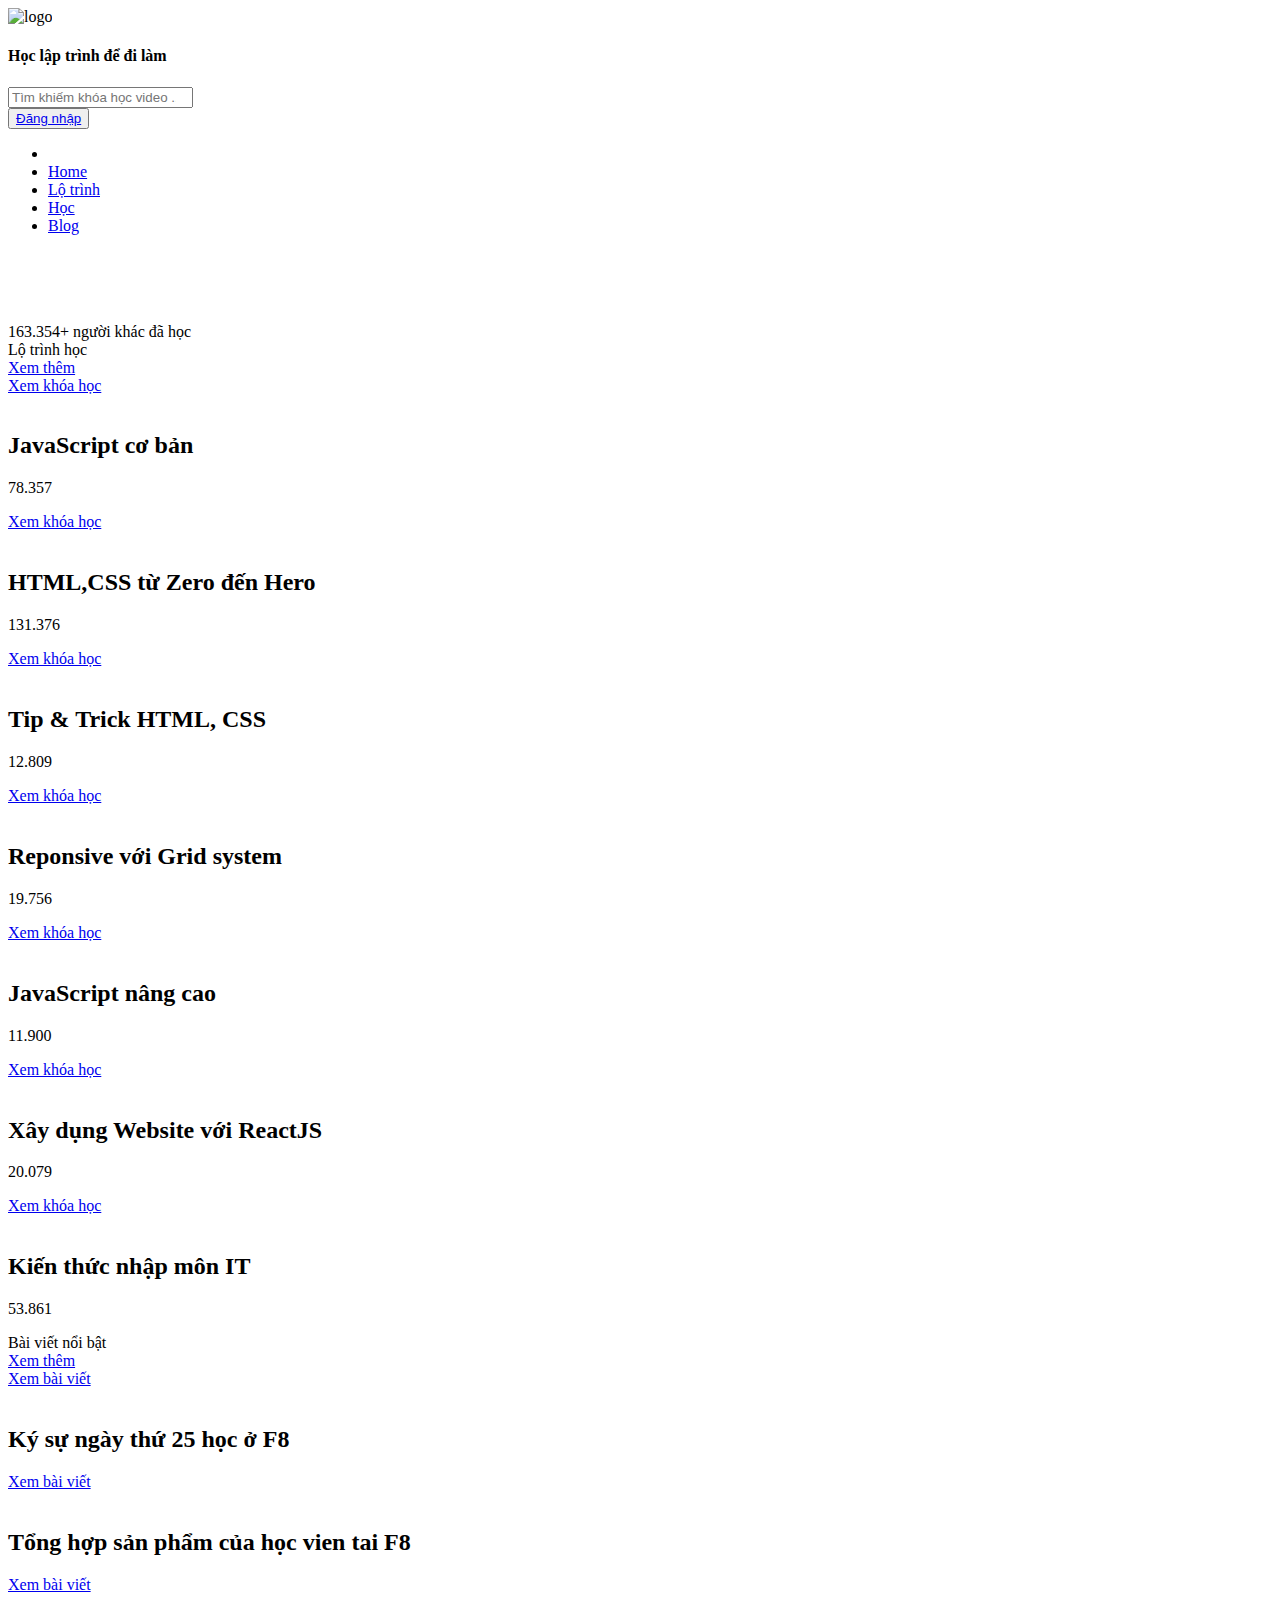
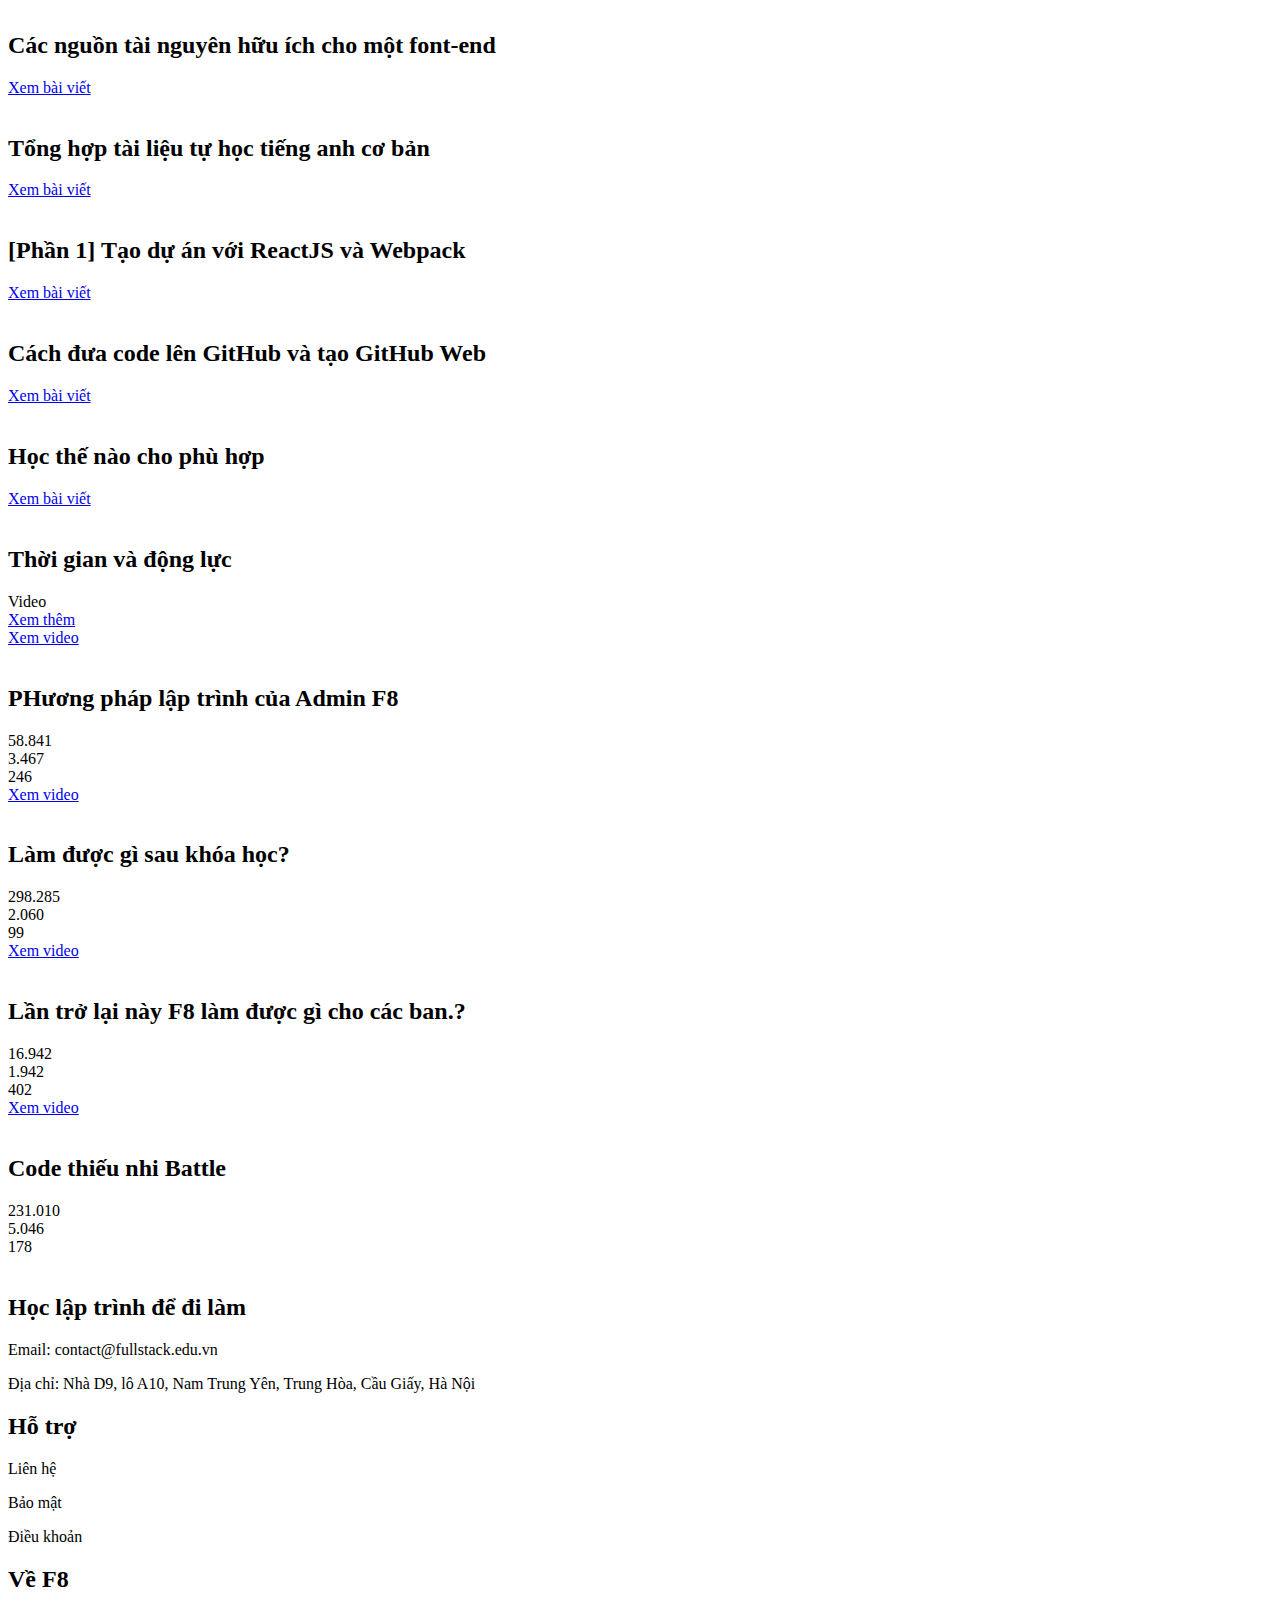
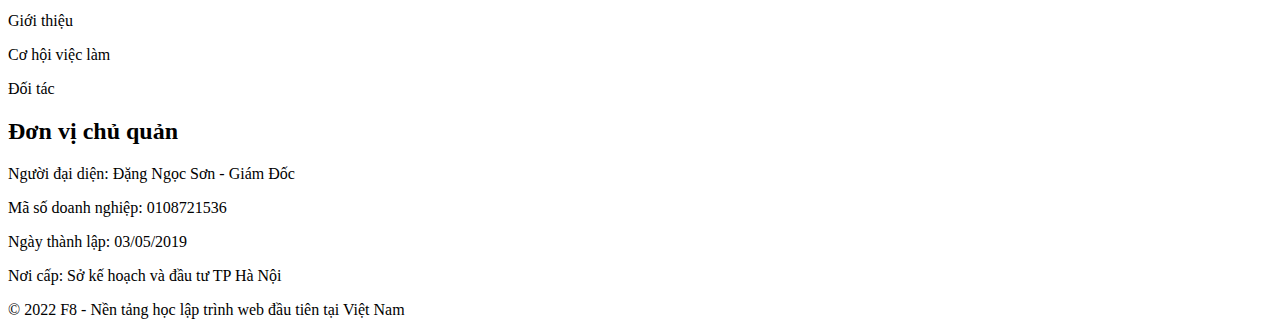
==== index.html @ 132c4ae9 "F8 Fake" ====
<!DOCTYPE html>
<html lang="en">
<head>
    <meta charset="UTF-8">
    <meta http-equiv="X-UA-Compatible" content="IE=edge">
    <meta name="viewport" content="width=device-width, initial-scale=1.0">
    <title>F8-Học lập trình để đi làm</title>
    <link rel='shortcut icon' href='./asset/img/logo/favicon.ico' />
    <link rel="stylesheet" href="./asset/css/styles.css">
    <link rel="stylesheet" href="./asset/css/styleshome.css">
    <!-- <script src="https://kit.fontawesome.com/e43b8528f8.js" crossorigin="anonymous"></script> -->
    <link rel="stylesheet" href="./asset/fontawesome-free-6.0.0-web/fontawesome-free-6.0.0-web/css/all.css">
    <!-- <link rel="stylesheet" href="./asset/bootstrap-5.1.3-dist/bootstrap-5.1.3-dist/css/bootstrap.css"> -->
</head>
<body>
    <!-- header -->
    <div class="header"> 
         <div class="logo">
            <img class="logo_icon" src="./asset/img/f8_icon.png" alt="logo">
            <h4 class="logo_text">Học lập trình để đi làm</h4>
        </div> 
        <div class="box">
            <div class="container">
                <span class="icon"><i class="fas fa-search"></i></span>
                <input type="search" placeholder="Tìm khiếm khóa học video ..." id="search">
            </div> 
        </div> 
        <!-- href="./asset/Web/dangki.html"  -->
        <div class="login">
            <button class="login_sub"><a href="/dangky.html">Đăng nhập</a> </button>
            <!-- <span class="login_sub"><a>Đăng nhập</a></span> -->
            <!-- <button class="login_sub">Đăng nhập</button> -->
        </div>
    </div>
    <!-- drop menu -->
    <a class="add" href="#"><i class="far fa-plus"></i></a>
    <div class="drop_menu">
        
        <ul class="menu_text">
            <li></li>
            <li>
                <a href="index.html" id="index">
                    <i  class="fas fa-home"></i>
                   <span>Home</span> 
                </a>
                
            </li>
            <li>
                <a href="lotrinh.html">
                    <i class="fas fa-road"></i>
                   <span>Lộ trình</span> 
                </a>
            </li>
            <li>
                <a href="hoc.html">
                    <i class="fas fa-lightbulb"></i>
                   <span>Học</span> 
                </a>
            </li>
            <li>
                <a href="blog.html">
                    <i class="fas fa-newspaper"></i>
                   <span>Blog</span> 
                </a>
            </li>
        </ul>
    </div>
    <!-- content -->
    <div class="slider">
       <div class="clearfix">
        <div class="button__left"><i class="fa-solid fa-angle-left"></i></div>
        <div class="button__right"><i class="fa-solid fa-angle-right"></i></div>
        
        </div>
        <div class="slider-wraper" style="overflow: hidden;">
            <div class="clearfix">
                <div class="slider_main">
                    <div class="slider_item"><img src="./asset/img/slider/Screenshot 2022-02-10 202755.png" alt=""></div>
                    <div class="slider_item"><img src="./asset/img/slider/Screenshot 2022-02-10 202833.png" alt=""></div>
                    <div class="slider_item"><img src="./asset/img/slider/Screenshot 2022-02-10 202853.png" alt=""></div>
                    <div class="slider_item"><img src="./asset/img/slider/Screenshot 2022-02-11 153207.png" alt=""></div>
                </div>
            </div>
            
        </div>
        <div class="select">
            <div class="active button "></div>
            <div class="button"></div>
            <div class="button"></div>
            <div class="button"></div>
        </div>
       </div>
    </div> 
    <div class="content">
        <div class="number_people">
            <span>163.354+ người khác đã học</span>
        </div>
        <!-- //////////////////////content 1////////////////////////////////// -->
        <div class="content_main">
            <div class="title">
                <div class="chude">
                    <span>Lộ trình học</span>   
                </div>
                <div class="more">
                    <a href="#">Xem thêm</a>
                    <i class="fa-solid fa-angle-right"></i>
                </div>
            </div>
            <div class="content1">  
                
                <div class="clearfix">  
                        <div class="noidung">
                            <div class="anh">
                                <div class="nen">

                                </div>
                                <div class="xemthem">
                                    <a href="#">Xem khóa học</a>
                                </div>
                                <img src="./asset/img/content1/1.png" alt="">
                            </div>
                            <h2>JavaScript cơ bản</h2>
                            <div class="about">
                                <i class="fas fa-users"></i>
                                <p>78.357</p>
                            </div>
                        </div>
                    
                
                
                    <div class="noidung">
                        <div class="anh">
                            <div class="nen">
                                    
                            </div>
                            <div class="xemthem">
                                <a href="#">Xem khóa học</a>
                            </div>
                            <img src="./asset/img/content1/2.png" alt="">
                        </div>
                            <h2>HTML,CSS từ Zero đến Hero</h2>
                            <div class="about">
                                <i class="fas fa-users"></i>
                                <p>131.376</p>
                            </div>
                            
                    </div>
                
                
                    <div class="noidung">
                        <div class="anh">
                            <div class="nen">
                                    
                            </div>
                            <div class="xemthem">
                                <a href="#">Xem khóa học</a>
                            </div>
                            <img src="./asset/img/content1/5.png" alt="">
                        </div>
                        
                        <h2>Tip & Trick HTML, CSS</h2>
                        <div class="about">
                            <i class="fas fa-users"></i>
                            <p>12.809</p>
                        </div>
                        
                    </div> 
                    <div class="noidung">
                        <div class="anh">
                            <div class="nen">
                                    
                            </div>
                            <div class="xemthem">
                                <a href="#">Xem khóa học</a>
                            </div>
                            <img src="./asset/img/content1/3.png" alt="">
                        </div>
                        <h2>Reponsive với Grid system</h2>
                        <div class="about">
                            <i class="fas fa-users"></i>
                            <p>19.756</p>
                        </div>
                        
                    </div>
                
                    <div class="noidung">
                        <div class="anh">
                            <div class="nen">
                                    
                            </div>
                            <div class="xemthem">
                                <a href="#">Xem khóa học</a>
                            </div>
                            <img src="./asset/img/content1/12.png" alt="">
                        </div>
                        <h2>JavaScript nâng cao</h2>
                        <div class="about">
                            <i class="fas fa-users"></i>
                            <p>11.900</p>
                        </div>
                        
                    </div>

                    <div class="noidung">
                        <div class="anh">
                            <div class="nen">
                                    
                            </div>
                            <div class="xemthem">
                                <a href="#">Xem khóa học</a>
                            </div>
                            <img src="./asset/img/content1/13.png" alt="">
                        </div>
                        <h2>Xây dụng Website với ReactJS</h2>
                        <div class="about">
                            <i class="fas fa-users"></i>
                            <p>20.079</p>
                        </div>
                        
                    </div>

                    <div class="noidung">
                        <div class="anh">
                            <div class="nen">
                                    
                            </div>
                            <div class="xemthem">
                                <a href="#">Xem khóa học</a>
                            </div>
                            <img src="./asset/img/content1/7.png" alt="">
                        </div>
                        <h2>Kiến thức nhập môn IT</h2>
                        <div class="about">
                            <i class="fas fa-users"></i>
                            <p>53.861</p>
                        </div>
                        
                    </div>

                    <div class="noidung">
                    
                    </div>
                        
                    

                
                </div>
                    
                
                
                    
               
                
                    
                
                
                    
                
            </div>     
        </div>

            <!-- //////////////end content1/////////////////// -->
            <!-- /////////////////content2//////////////////////////// -->
        <div class="content_main">
            <div class="title">
                <div class="chude">
                    <span>Bài viết nổi bật</span>   
                </div>
                <div class="more">
                    <a href="#">Xem thêm</a>
                    <i class="fa-solid fa-angle-right"></i>
                </div>
            </div>
            <div class="content1">  
                
                <div class="clearfix">  
                        <div class="noidung">
                            <div class="anh">
                                <div class="nen">
                                    
                                </div>
                                <div class="xemthem">
                                    <a href="#">Xem bài viết</a>
                                </div>
                                <img src="./asset/img/content2/6139c6453456e.png" alt="">
                            </div>
                            <h2>Ký sự ngày thứ 25 học ở F8</h2>
                            
                        </div>
                    
                
                
                    <div class="noidung">
                        <div class="anh">
                            <div class="nen">
                                    
                            </div>
                            <div class="xemthem">
                                <a href="#">Xem bài viết</a>
                            </div>
                            <img src="./asset/img/content2/6139fe28a9844.png" alt="">
                        </div>
                            <h2>Tổng hợp sản phẩm của học vien tai F8</h2>
                            
                            
                    </div>
                
                
                    <div class="noidung">
                        <div class="anh">
                            <div class="nen">
                                    
                            </div>
                            <div class="xemthem">
                                <a href="#">Xem bài viết</a>
                            </div>
                            <img src="./asset/img/content2/613a1f3685814.png" alt="">
                        </div>
                        
                        <h2>Các nguồn tài nguyên hữu ích cho một font-end</h2>
                        
                        
                    </div> 
                    <div class="noidung">
                        <div class="anh">
                            <div class="nen">
                                    
                            </div>
                            <div class="xemthem">
                                <a href="#">Xem bài viết</a>
                            </div>
                            <img src="./asset/img/content2/614043e523ad9.png" alt="">
                        </div>
                        <h2>Tổng hợp tài liệu tự học tiếng anh cơ bản</h2>
                        
                        
                    </div>
                
                    <div class="noidung">
                        <div class="anh">
                            <div class="nen">
                                    
                            </div>
                            <div class="xemthem">
                                <a href="#">Xem bài viết</a>
                            </div>
                            <img src="./asset/img/content2/6153f692d366e.jpg" alt="">
                        </div>
                        <h2>[Phần 1] Tạo dự án với ReactJS và Webpack</h2>
                       
                        
                    </div>

                    <div class="noidung">
                        <div class="anh">
                            <div class="nen">
                                    
                            </div>
                            <div class="xemthem">
                                <a href="#">Xem bài viết</a>
                            </div>
                            <img src="./asset/img/content2/615436b218d0a.png" alt="">
                        </div>
                        <h2>Cách đưa code lên GitHub và tạo GitHub Web</h2>
                        
                        
                    </div>

                    <div class="noidung">
                        <div class="anh">
                            <div class="nen">
                                    
                            </div>
                            <div class="xemthem">
                                <a href="#">Xem bài viết</a>
                            </div>
                            <img src="./asset/img/content2/615de64de7e8f.jpg" alt="">
                        </div>
                        <h2>Học thế nào cho phù hợp</h2>
                        
                        
                    </div>

                    <div class="noidung">
                        <div class="anh">
                            <div class="nen">
                                    
                            </div>
                            <div class="xemthem">
                                <a href="#">Xem bài viết</a>
                            </div>
                            <img src="./asset/img/content2/61b6368983c16.jpg" alt="">
                        </div>
                        <h2>Thời gian và động lực</h2>
                        
                        
                    </div>
                        
                    

                
                </div>
                    
                
                
                    
               
                
                    
                
                
                    
                
            </div>     
        </div>
        <!-- //////////////////////end content 2////////////////////////// -->
        <!-- //////////////////////////content 3//////////////////////////////// -->
        <div class="content_main">
            <div class="title">
                <div class="chude">
                    <span>Video</span>   
                </div>
                <div class="more">
                    <a href="#">Xem thêm</a>
                    <i class="fa-solid fa-angle-right"></i>
                </div>
            </div>
            <div class="content1">  
                
                <div class="clearfix">  
                        <div class="noidung">
                            <div class="anh">
                                <div class="nen">
                                    
                                </div>
                                <div class="xemthem">
                                    <a href="#">Xem video</a>
                                </div>
                                <img src="./asset/img/content3/hqdefault (1).jpg" alt="">
                            </div>
                            <h2>PHương pháp lập trình của Admin F8</h2>
                            <div class="about">
                                <div class="eye">
                                    <i class="fa-solid fa-eye"></i>
                                    <span>58.841</span>
                                </div>
                                <div class="eye">
                                    <i class="fa-solid fa-thumbs-up"></i>
                                    <span>3.467</span>
                                </div>
                                <div class="eye">
                                    <i class="fa-solid fa-comment"></i>
                                    <span>246</span>
                                </div>
                            </div>
                        </div>
                    
                
                
                    <div class="noidung">
                        <div class="anh">
                            <div class="nen">
                                    
                            </div>
                            <div class="xemthem">
                                <a href="#">Xem video</a>
                            </div>
                            <img src="./asset/img/content3/hqdefault (2).jpg" alt="">
                        </div>
                            <h2>Làm được gì sau khóa học?</h2>
                            <div class="about">
                                <div class="eye">
                                    <i class="fa-solid fa-eye"></i>
                                    <span>298.285</span>
                                </div>
                                <div class="eye">
                                    <i class="fa-solid fa-thumbs-up"></i>
                                    <span>2.060</span>
                                </div>
                                <div class="eye">
                                    <i class="fa-solid fa-comment"></i>
                                    <span>99</span>
                                </div>
                            </div>
                            
                    </div>
                
                
                    <div class="noidung">
                        <div class="anh">
                            <div class="nen">
                                    
                            </div>
                            <div class="xemthem">
                                <a href="#">Xem video</a>
                            </div>
                            <img src="./asset/img/content3/hqdefault (3).jpg" alt="">
                        </div>
                        
                        <h2>Lần trở lại này F8 làm được gì cho các ban.?</h2>
                        <div class="about">
                            <div class="eye">
                                <i class="fa-solid fa-eye"></i>
                                <span>16.942</span>
                            </div>
                            <div class="eye">
                                <i class="fa-solid fa-thumbs-up"></i>
                                <span>1.942</span>
                            </div>
                            <div class="eye">
                                <i class="fa-solid fa-comment"></i>
                                <span>402</span>
                            </div>
                        </div>
                        
                    </div> 
                    <div class="noidung">
                        <div class="anh">
                            <div class="nen">
                                    
                            </div>
                            <div class="xemthem">
                                <a href="#">Xem video</a>
                            </div>
                            <img src="./asset/img/content3/hqdefault.jpg" alt="">
                        </div>
                        <h2>Code thiếu nhi Battle</h2>
                        <div class="about">
                            <div class="eye">
                                <i class="fa-solid fa-eye"></i>
                                <span>231.010</span>
                            </div>
                            <div class="eye">
                                <i class="fa-solid fa-thumbs-up"></i>
                                <span>5.046</span>
                            </div>
                            <div class="eye">
                                <i class="fa-solid fa-comment"></i>
                                <span>178</span>
                            </div>
                        </div>
                        
                    </div>
                
                   
                        
                    

                
                </div>
                    
                
                
                    
               
                
                    
                
                
                    
                
            </div>     
        </div>
        <!-- //////////////////////////end content3///////////////////////////// -->
    </div>
    <!-- /////////////////////content end//////////////////////// -->
    <!-- ////////////////////footer start//////////////////////////// -->
    <div class="footer">
        <div class="clearfix">
            <div class="footer_top">
                <div class="clearfix">
                    <div class="footer_colum">
                        <div class="footer_title">
                            <img src="./asset/img/f8_icon.png" alt="">
                            <h2>Học lập trình để đi làm</h2>
                        </div>
                        
                        <p>Email: contact@fullstack.edu.vn</p>
                        <p>Địa chỉ: Nhà D9, lô A10, Nam Trung Yên, Trung Hòa, Cầu Giấy, Hà Nội</p>
                    </div>
                    <div class="footer_colum">
                        <h2>Hỗ trợ</h2>
                        <p>Liên hệ</p>
                        <p>Bảo mật</p>
                        <p>Điều khoản</p>
                    </div>
                    <div class="footer_colum">
                        <h2>Về F8</h2>
                        <p>Giới thiệu</p>
                        <p>Cơ hội việc làm</p>
                        <p>Đối tác</p>
                    </div>
                    <div class="footer_colum">
                        <h2>Đơn vị chủ quản</h2>
                        <p>Người đại diện: Đặng Ngọc Sơn - Giám Đốc</p>
                        <p>Mã số doanh nghiệp: 0108721536</p>
                        <p>Ngày thành lập: 03/05/2019</p>
                        <p>Nơi cấp: Sở kế hoạch và đầu tư TP Hà Nội</p>
                    </div>
                </div>
                
            </div>
            <div class="footer_bottom">
                <div class="bottom_text">
                    © 2022 F8 - Nền tảng học lập trình web đầu tiên tại Việt Nam
                </div>
                <div class="bottom_icon">
                    <a href="https://www.facebook.com/groups/f8official/"><i class="fb fa-brands fa-facebook-square"></i></a>
                    <a href="https://www.youtube.com/c/F8VNOfficial"><i class="yt fa-brands fa-youtube-square"></i></a>
                </div>
            </div>
        </div>
    </div>
    <!-- form đăng ký -->
    <!-- <div class="form" >
        <br class="auth" style="opacity: 1;">
            <h3>Đăng ký</h3>
            <span class="switch">Đăng nhập</span></br>
            <input type="text" class="user" placeholder="Tên đăng nhập"></br>
            <input type="password" class="password" placeholder="Mật khẩu">
        </div>
    </div> -->


    <!-- //////////////////////footer end/////////////////////////// -->
    <script src="/asset/javascript/main.js"></script>
</body>
</html>
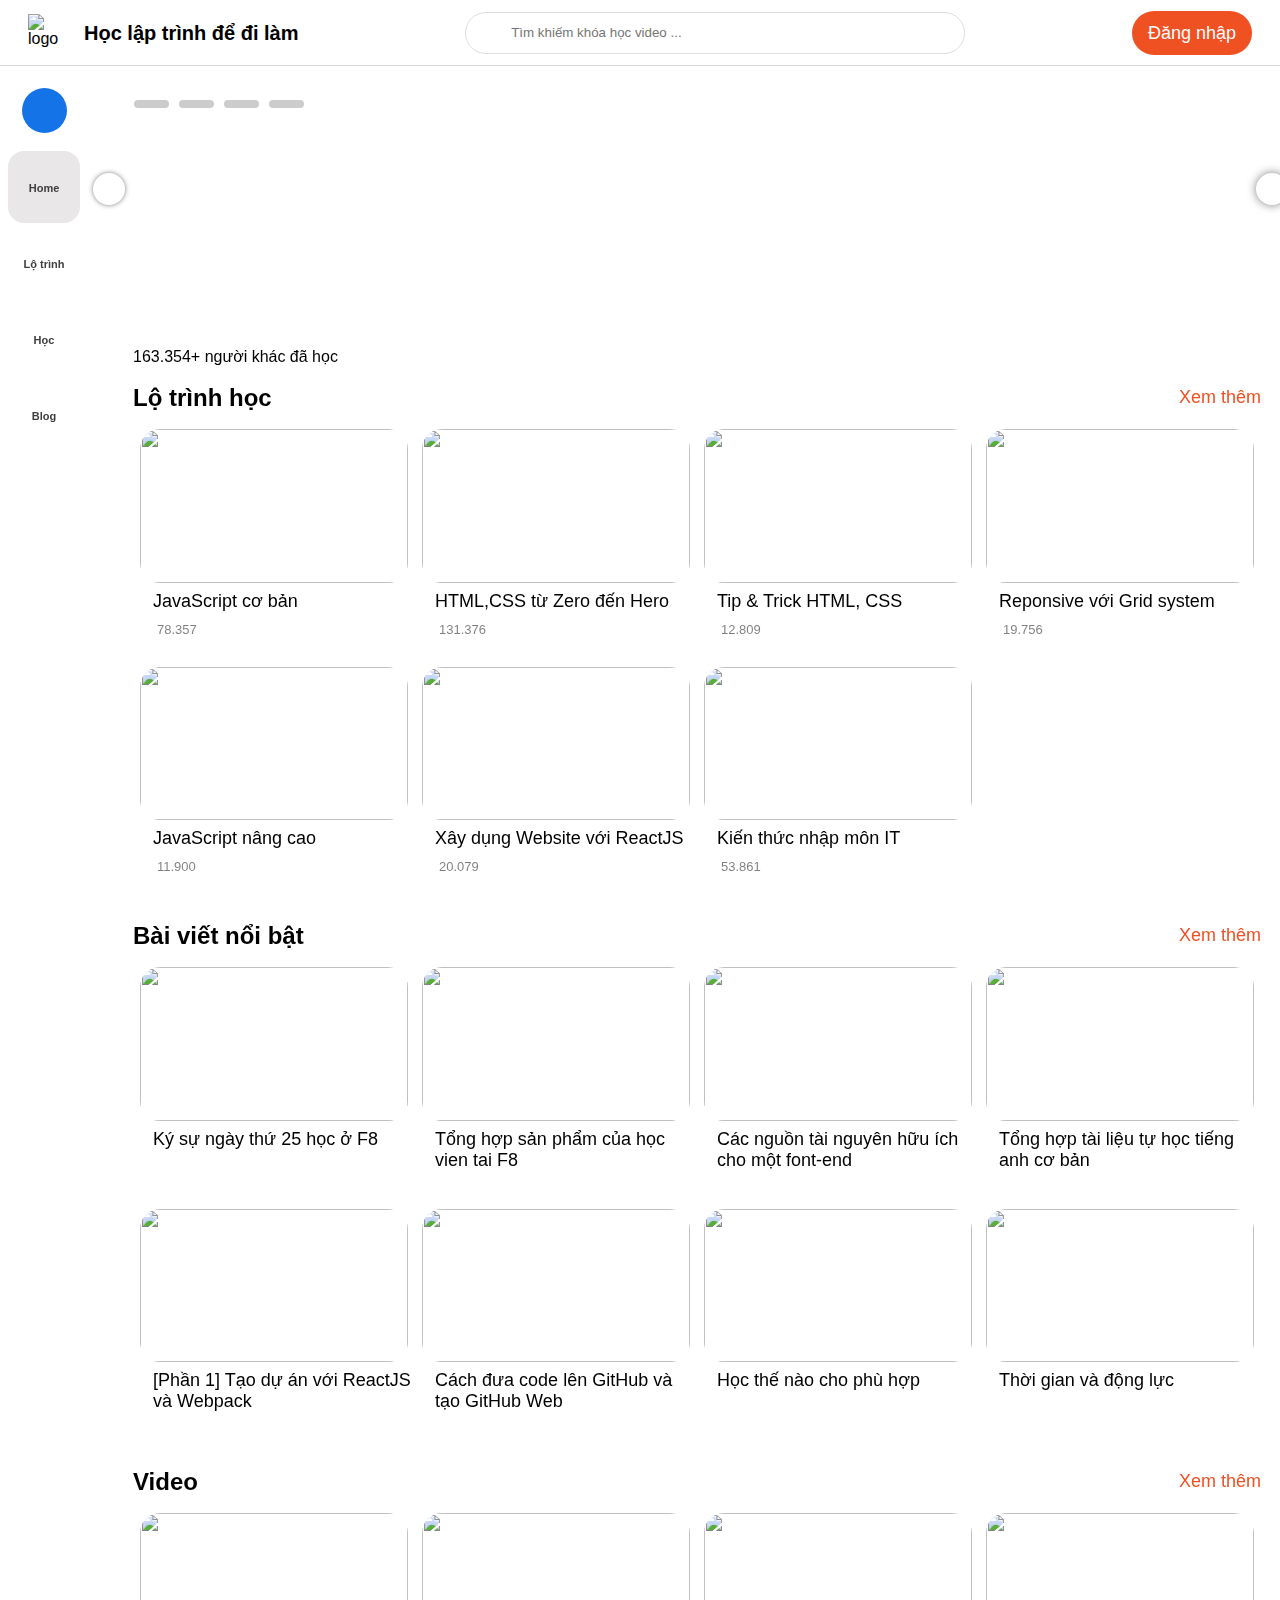
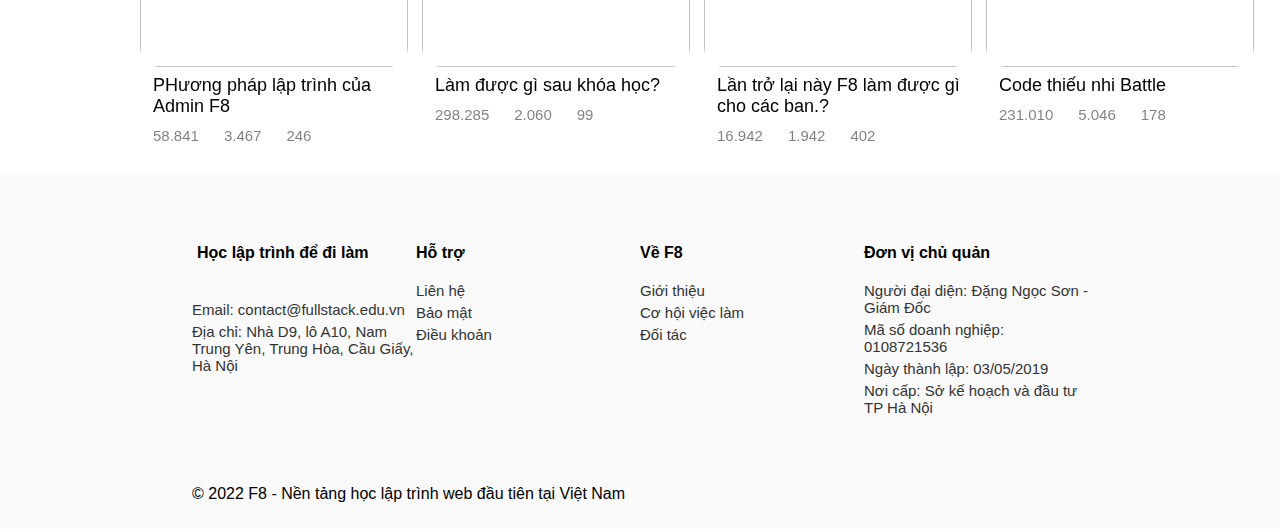
==== commit ed350377: "Update index.html" ====
--- a/index.html
+++ b/index.html
@@ -6,8 +6,8 @@
     <meta name="viewport" content="width=device-width, initial-scale=1.0">
     <title>F8-Học lập trình để đi làm</title>
     <link rel='shortcut icon' href='./asset/img/logo/favicon.ico' />
-    <link rel="stylesheet" href="./asset/css/styles.css">
-    <link rel="stylesheet" href="./asset/css/styleshome.css">
+    <link rel="stylesheet" href="./css/styles.css">
+    <link rel="stylesheet" href="./css/styleshome.css">
     <!-- <script src="https://kit.fontawesome.com/e43b8528f8.js" crossorigin="anonymous"></script> -->
     <link rel="stylesheet" href="./asset/fontawesome-free-6.0.0-web/fontawesome-free-6.0.0-web/css/all.css">
     <!-- <link rel="stylesheet" href="./asset/bootstrap-5.1.3-dist/bootstrap-5.1.3-dist/css/bootstrap.css"> -->
@@ -625,4 +625,4 @@
     <!-- //////////////////////footer end/////////////////////////// -->
     <script src="/asset/javascript/main.js"></script>
 </body>
-</html>+</html>
--- a/css/styles.css
+++ b/css/styles.css
@@ -0,0 +1,637 @@
+*{
+    margin: 0;
+    padding: 0;
+    box-sizing: border-box;
+    font-family: Arial, Helvetica, sans-serif;
+}
+body{
+    overflow-x: hidden;
+    position: relative;
+}
+.header{
+    position: fixed;
+    display: flex;
+    top: 0;
+    left: 0;
+    background-color: #fff;
+    height: 66px;
+    width: 100%;
+    padding: 0 28px;
+    border-bottom-style: solid ;
+    border-bottom-width: 1px;
+    border-bottom-color: rgb(216, 216, 216);
+    justify-content: space-between;
+    align-items: center;
+    overflow: hidden;
+    z-index: 10000;
+}
+/* logo */
+.logo{
+    display: flex;
+}
+.logo .logo_icon{
+    width: 38px;
+    height:38px;
+    margin: 14px 0px;
+}
+.logo .logo_text{
+    font-size: 20px;
+    line-height: 66px;
+    margin-left: 18px;
+}
+/* search */
+.box{
+    margin-right: 200px;
+}
+.container{
+    width: 300px;
+    vertical-align: middle;
+    white-space: none;
+    position: relative;
+}
+.container input#search{
+    width: 500px;
+    height: 42px;
+    background: #ffffff;
+    border: none;
+    font-size: 10pt;
+    float: left;
+    color: #63717f;
+    padding-left: 45px;
+    border-style: solid;
+    border-width: 1px;
+    border-radius: 50px;
+    border-color: #dddddd;
+  }
+  
+ .container .icon{
+    position: absolute;
+    top: 50%;
+    margin-left: 17px;
+    margin-top: 12px;
+    z-index: 1;
+    color: #4f5b66;
+  }
+  /* login */
+/* .login{
+    
+} */
+.login button {
+    background-color: #f05123;
+    outline: none;
+    background-color: #f05123;
+    font-size: 24px;
+    padding: 4px 16px;
+    border-radius: 67px;
+    transition: 0.3s ease;
+    cursor: pointer;
+    border: none;
+}
+.login .login_sub{
+    color: #fff;
+    font-size: 18px;
+    line-height: 36px;
+    text-decoration: none;
+}
+.login .login_sub a{
+    color: #fff;
+    font-size: 18px;
+    line-height: 36px;
+    text-decoration: none;
+}
+.login:hover{
+    opacity: 0.9;
+}
+/* drop menu */
+.drop_menu{
+    display: flex;
+    position: fixed;
+    top: 113px;
+    left: 0px;
+    height: 50%;
+    width: 96px;
+}
+.drop_menu .menu_text {
+    margin: 16px 8px;
+    flex-direction: column;
+}
+.drop_menu .menu_text li:hover a{
+    background-color: rgb(233, 231, 231);
+}
+.drop_menu .menu_text li a{
+    display: flex;
+    border-radius: 16px;
+    flex-direction: column;
+    width: 72px;
+    height: 72px;
+    margin-top: 4px;
+    justify-content: center;
+    align-items: center;
+    color: #404040;
+    text-decoration: none;
+}
+.menu_text li a span{
+    padding-top: 2px;
+    
+    font-size: 11px;
+    font-weight: 600;
+    
+}
+.fas{
+    font-size: 22px;
+}
+.add{
+    position: fixed;
+    display: flex;
+    top: 66px;
+    left: 0;
+    justify-content: center;
+    align-items: center;
+    width: 45px;
+    height: 45px;
+    margin: 22px;
+    background-color: #1473e6; 
+    border-radius: 50%;
+    text-decoration: none;
+    color: #fff;
+    user-select: none;
+    cursor: pointer;
+}
+.add .far{
+    font-size: 20px;
+    font-weight: 600;
+    transition: 0.4s;
+}
+.add:hover i{
+    transform: rotateZ(45deg);
+    transition: 0.4s;
+}
+/* slider */
+.slider{
+    position: relative;
+    width: 94vw;
+    height: 15vw;
+    margin-top: 90px;
+    margin-left: 89px;
+    padding-right: 20px;
+    padding-left: 20px;
+
+}
+.slider_wrapper{
+    overflow: hidden;
+    display: flex;
+    margin: 16px 8px;
+   
+    
+}
+.slider_main{
+    position: relative;
+    width: 400%;
+    /* animation: anima 15s infinite alternate; */
+    transition: all 0.5s linear;
+}
+.slider_item{
+    height: 100%;
+    width: 100%;
+    flex: 1 0 100%;
+    user-select: none;
+    transition: all 0.5s ease;
+}
+.slider_main .slider_item img{
+    width: 25%;
+    float: left;
+    border-radius: 20px;
+    object-fit: cover ;
+    transition: all 0.5s linear;
+}
+.button__left{
+    position: absolute;
+    display: flex;
+    justify-content: center;
+    align-items: center;
+    float: left;
+    cursor: pointer;
+    top: 43%;
+    left: 4px;
+    z-index: 100;
+    width: 32px;
+    height: 32px;
+    border-radius: 50%;
+    background-color: rgb(255, 255, 255);
+    box-shadow: 0 0 5px rgba(0,0,0,0.5);
+}
+.button__right{
+    position: absolute;
+    display: flex;
+    justify-content: center;
+    align-items: center;
+    float: right;
+    cursor: pointer;
+    top: 43%;
+    right: 4px;
+    z-index: 100;
+    width: 32px;
+    height: 32px;
+    border-radius: 50%;
+    background-color: rgb(255, 255, 255);
+    box-shadow: 0 0 10px rgba(0,0,0,0.5);
+}
+.select{
+    display: flex;
+    position: absolute;
+    margin-left: 20px;
+    margin-top: 10px;
+}
+.select .button{
+    height: 8px;
+    width: 35px;
+    background: #ccc;
+    border-radius: 4px;
+    margin: 0px 5px;
+    cursor: pointer;
+    transition: all 0.2s linear;
+}
+.select .button .active{
+   width: 50px;
+   background: rgb(108, 108, 108);
+}
+/* content */
+.content{
+    position: relative;
+    width: 95vw;
+    height: 100%;
+    margin-top: 66px;
+    margin-left: 89px;
+    padding: 0px 44px;
+    
+
+}
+/* content1 */
+.content_main{
+    position: relative;
+}
+.soluong{
+    margin-bottom: 10px;
+    color: #82919b;
+    font-size: 14px;
+   
+}
+.title{
+    display: flex;
+    justify-content: space-between;
+    height: 63px;
+}
+.title .chude{
+    line-height: 63px;
+    font-size: 24px;
+    font-weight: bolder;
+    cursor: pointer;
+}
+.title .more {
+    color: #f05123;
+    font-size: 18px;
+    line-height: 63px;
+}
+.title .more a{
+    color: #f05123;
+    text-decoration: none;
+}
+.more a:hover {
+    border-bottom: #f05123;
+    border-bottom-style: solid;
+    border-width: 1px;
+    
+}
+.content1{
+    position: relative;
+    width: 100%;
+} 
+/* fix việc thẻ con nằm ngoài thẻ cha */
+.clearfix::after {
+    content: "";
+    clear: both;
+    display: table;
+  }
+.noidung{
+    width: 25%;
+    float: left;
+    margin-bottom: 30px;
+}
+.noidung img{
+    border-radius: 20px;
+    width: 21vw;
+    height: 12vw;
+}
+.noidung h2{
+    font-size: 18px;
+    font-weight: lighter;
+    margin: 8px 0px;
+    margin-left: 20px;
+    cursor: pointer;
+}
+.noidung p{
+    opacity: 0.5;
+    font-size: 13px;
+    padding-left: 4px;
+}
+.noidung .about{
+    display: flex;
+}
+.about{
+    margin-left: 20px;
+    margin-top: 10px;
+}
+.about .fas,
+.about .fa-solid{
+    opacity: 0.5;
+    font-size: 13px;
+}
+.about .eye{
+    opacity: 0.5;
+    font-size: 15px;
+    margin-right: 25px;
+}
+.anh{
+    display: flex;
+    justify-content: center;
+    align-items: center;
+}
+.anh .nen{
+    width: 21vw;
+    height: 12vw;
+    background: #000000;
+    position: absolute;
+    z-index: 5;
+    border-radius: 20px;
+    opacity: 0;
+}
+.anh .xemthem{
+    position: absolute;
+    z-index: 10;
+    opacity: 0;
+    background: #fff;
+    border-radius: 40px;
+    padding: 2px 16px;
+    
+    
+    pointer-events: painted;
+}
+.anh .xemthem a{
+    color: black;
+    font-weight: 550;
+    text-decoration: none;
+    font-size: 22px;
+}
+.anh:hover .nen{
+    opacity: 0.6;
+}
+.anh:hover img{
+    box-shadow: 0 0 15px rgba(0,0,0,0.5);
+}
+.anh:hover .xemthem a{
+    animation: mainFadeIn 0.4s forwards;
+    
+}
+.anh:hover img{
+    opacity: 1;
+}
+
+.anh:hover .xemthem{
+    opacity: 1;
+    animation: mainBlock 0.4s forwards;
+    box-shadow: 0 0 10px rgba(red, green, blue, 0.5);
+    
+}
+.anh img{
+    position: relative;
+    object-fit: cover;
+    pointer-events: none;
+    z-index: 1;
+}
+
+
+
+
+
+
+
+/* Footer */
+.footer{
+    
+    width: 100%;
+    background-color: #fafafa;
+}
+.footer .footer_top{
+    padding: 5vw 15vw;
+    width:100%;
+   
+}
+.footer .footer_top .footer_colum{
+    
+    width: 25%;
+    float: left;
+    
+}
+.footer_top .footer_colum h2{
+    font-size: 20px;
+    font-weight: 600;
+    height: 44px;
+    line-height: 44px;
+    padding-bottom: 19px;
+}
+.footer_top .footer_colum p{
+    color: #333;
+    font-size: 15px;
+    padding-bottom: 5px;    
+}
+.footer_colum .footer_title{
+    display: flex;
+    padding-bottom: 19px;
+}
+.footer_colum .footer_title h2{
+    height: 44px;
+    line-height: 44px;
+    margin-left: 5px;
+}
+
+.footer_colum .footer_title img{
+    height: 40px;
+}
+.footer .footer_bottom{
+    display: flex;
+    padding: 0vw 15vw; 
+    margin-bottom: 2vw;
+    justify-content: space-between;
+}
+.bottom_icon .fb{
+    font-size: 33px;
+    color: #1473e6;
+}
+.bottom_icon .yt{
+    font-size: 33px;
+    color: #f33a58;
+}
+.form{
+    position: fixed;
+    background: rgb(0, 0, 0);
+    opacity: 0.5;
+    display: flex;
+    z-index: 100;
+    width: 100vw;
+    height: 100vh;
+    justify-items: center;
+    align-items: center;
+    justify-content: space-around;
+    top: 0;
+}
+.auth{
+    background: #fff;
+    opacity: 1;
+    color: rgb(0, 0, 0);
+    height: 600px;
+    width: 600px;
+}
+.none{
+    display: none;
+}
+
+/* keyframe tạo slideshow */
+ @keyframes anima{
+    0%{
+        left: 0%;
+    }
+    20%{
+        left:0%;
+    }
+    25%{
+        left:-100%;
+    }
+    45%{
+        left: -100%;
+    }
+    50%{
+        left: -200%;
+    }
+    70%{
+        left: -200%;
+    }
+    75%{
+        left: -300%;
+
+    }
+    100%{
+        left: -300%;
+    }
+} 
+/* @keyframes anima{
+    0%{
+        left: 0%;
+    }
+    33%{
+        left: -100%;
+    }
+    66%{
+        left: -200%;
+    }
+    100%{
+        left: -300%;
+    }
+} */
+@keyframes mainBlock {
+    0% {
+      width: 0;
+      text-align: center;
+  
+    }
+    100% {
+      width: 160px;
+      text-align: center;
+  
+    }
+    
+  }
+  @keyframes mainFadeIn {
+    0% {
+      opacity: 0;
+      font-size: 0px;
+    }
+    50%{
+        opacity: 0.5;
+        font-size: 0;
+    }
+    100% {
+      opacity: 1;
+      font-size: 18px;
+    }
+  }
+@media screen and (max-width : 1200px) {
+    .noidung{
+        width: 50%;
+        float: left;
+    }
+    .noidung img{
+       
+        width: 34vw;
+        height: 20vw;
+    }
+    .anh .nen{
+        width: 34vw;
+        height: 20vw;
+    }
+    
+    .noidung h2{
+        font-size: 18px;
+        font-weight: lighter;
+        margin: 8px 0px;
+        margin-left: 60px;
+        cursor: pointer;
+    }
+    .about{
+        margin-left: 60px;
+        margin-top: 10px;
+    }
+    .footer .footer_top{
+        padding: 5vw 6vw;
+        width:100%;
+       
+    }
+    .footer .footer_bottom{
+        display: flex;
+        padding: 0vw 6vw; 
+        margin-bottom: 2vw;
+        justify-content: space-between;
+    }
+    .footer_top .footer_colum h2{
+        font-size: 15px;
+        font-weight: 600;
+        height: 44px;
+        line-height: 44px;
+        padding-bottom: 19px;
+    }
+    .footer_colum .footer_title img{
+        height: 30px;
+    }
+    .footer_top .footer_colum h2{
+        
+        line-height: 30px;
+       
+    }
+}
+@media screen and (max-width : 1600px) {
+    .footer_top .footer_colum h2{
+        font-size: 16px;
+        font-weight: 600;
+        height: 44px;
+        line-height: 44px;
+        padding-bottom: 19px;
+    }
+    .footer_colum .footer_title img{
+        height: 30px;
+    }
+    .footer_top .footer_colum h2{
+        
+        line-height: 30px;
+       
+    }
+    
+}
--- a/css/styleshome.css
+++ b/css/styleshome.css
@@ -0,0 +1,3 @@
+.drop_menu .menu_text li a#index{
+    background-color: rgb(233, 231, 231);
+}
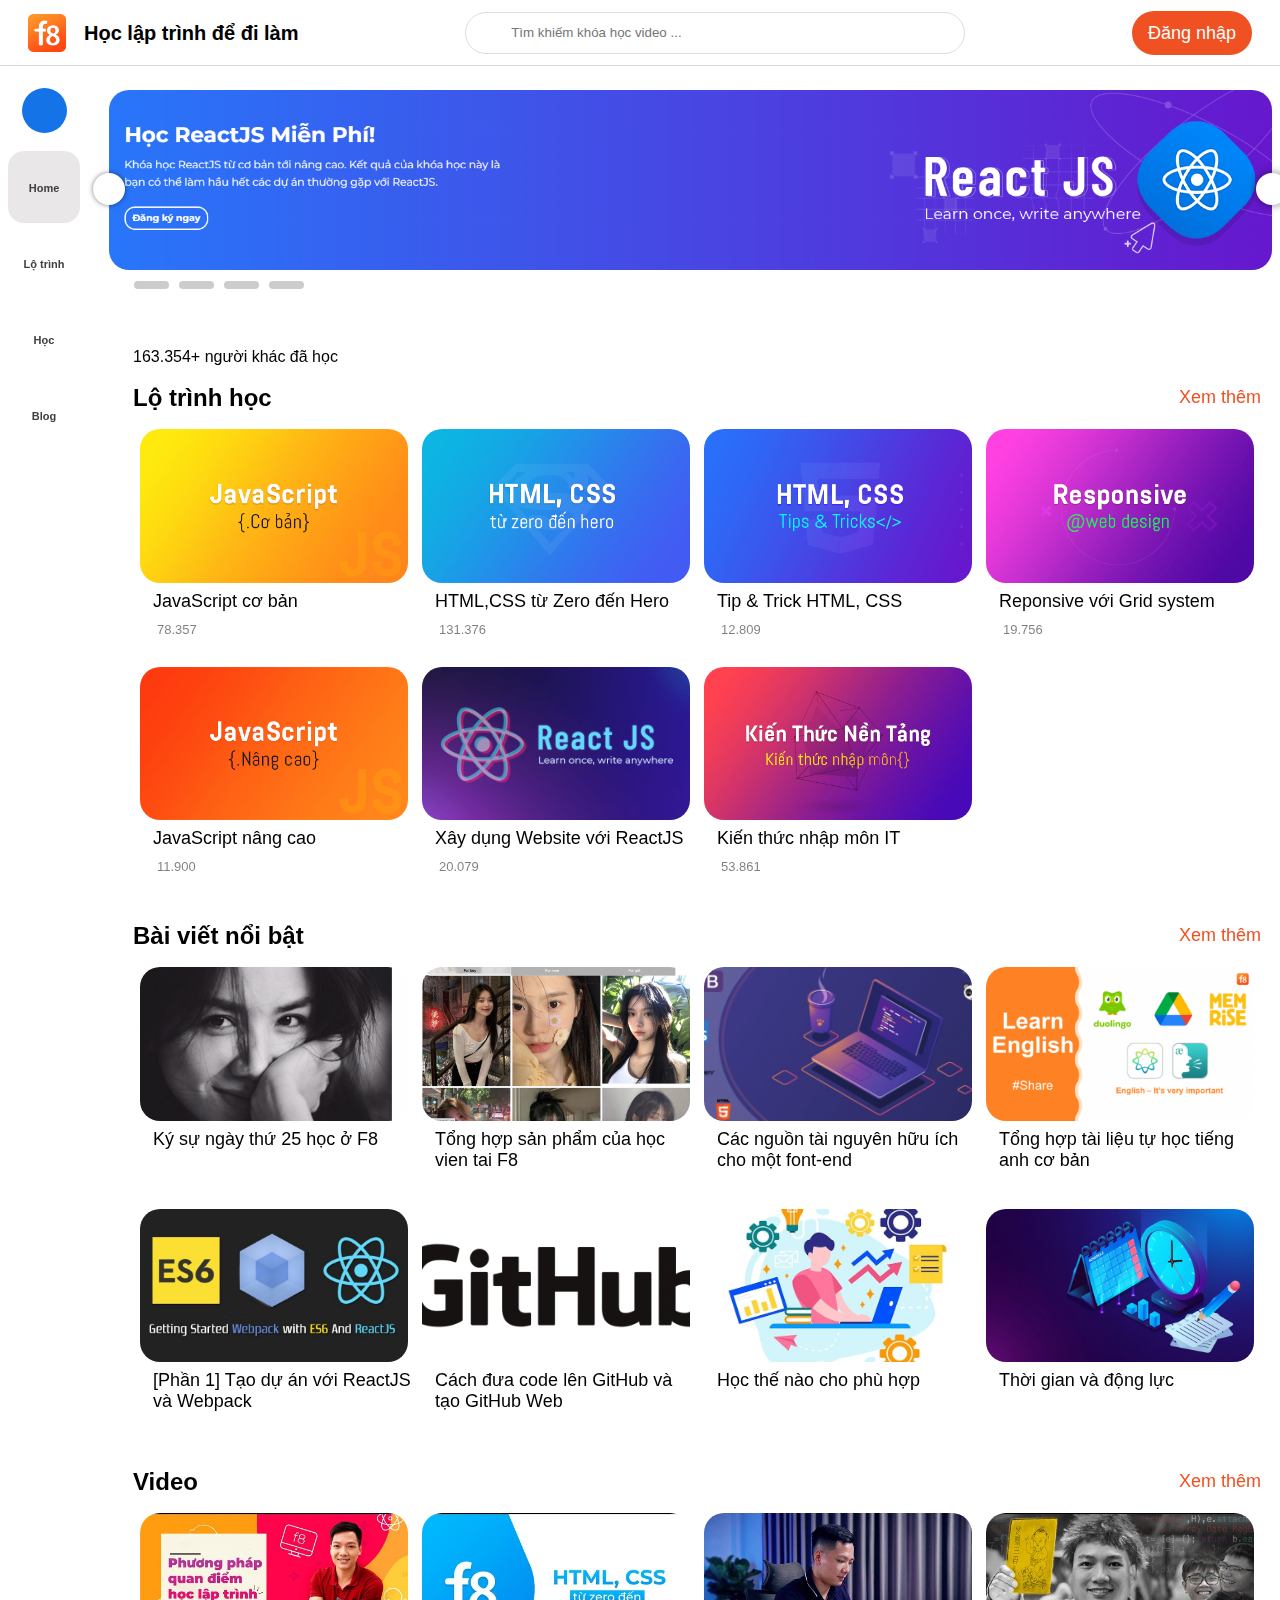
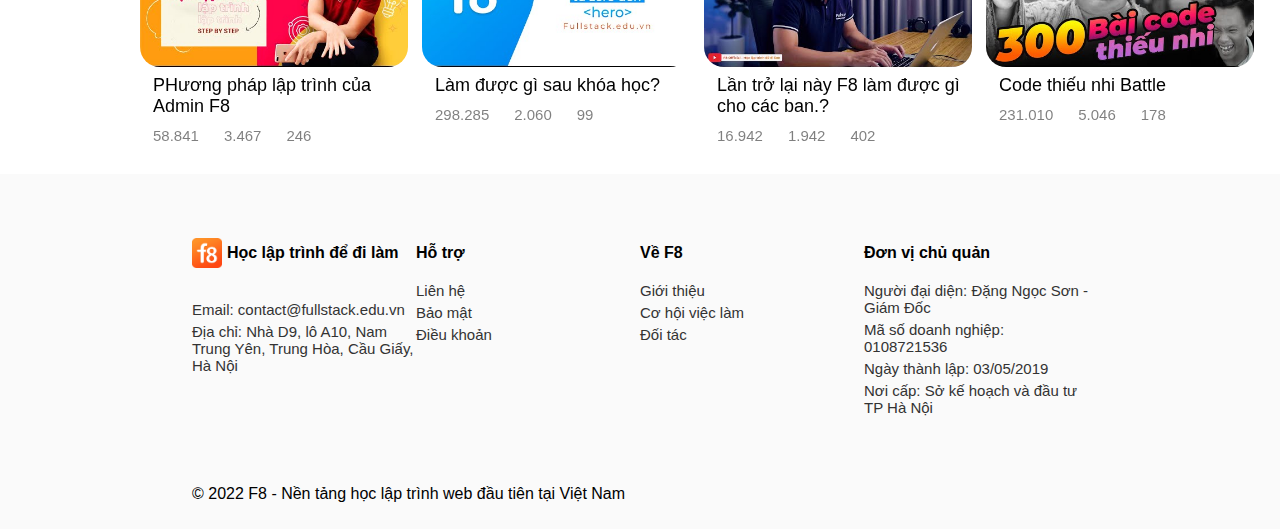
==== commit 2df4530e: "F8-học lập trình để đi làm" ====
--- a/index.html
+++ b/index.html
@@ -6,8 +6,8 @@
     <meta name="viewport" content="width=device-width, initial-scale=1.0">
     <title>F8-Học lập trình để đi làm</title>
     <link rel='shortcut icon' href='./asset/img/logo/favicon.ico' />
-    <link rel="stylesheet" href="./css/styles.css">
-    <link rel="stylesheet" href="./css/styleshome.css">
+    <link rel="stylesheet" href="./asset/css/styles.css">
+    <link rel="stylesheet" href="./asset/css/styleshome.css">
     <!-- <script src="https://kit.fontawesome.com/e43b8528f8.js" crossorigin="anonymous"></script> -->
     <link rel="stylesheet" href="./asset/fontawesome-free-6.0.0-web/fontawesome-free-6.0.0-web/css/all.css">
     <!-- <link rel="stylesheet" href="./asset/bootstrap-5.1.3-dist/bootstrap-5.1.3-dist/css/bootstrap.css"> -->
@@ -625,4 +625,4 @@
     <!-- //////////////////////footer end/////////////////////////// -->
     <script src="/asset/javascript/main.js"></script>
 </body>
-</html>
+</html>--- a/asset/css/styles.css
+++ b/asset/css/styles.css
@@ -0,0 +1,637 @@
+*{
+    margin: 0;
+    padding: 0;
+    box-sizing: border-box;
+    font-family: Arial, Helvetica, sans-serif;
+}
+body{
+    overflow-x: hidden;
+    position: relative;
+}
+.header{
+    position: fixed;
+    display: flex;
+    top: 0;
+    left: 0;
+    background-color: #fff;
+    height: 66px;
+    width: 100%;
+    padding: 0 28px;
+    border-bottom-style: solid ;
+    border-bottom-width: 1px;
+    border-bottom-color: rgb(216, 216, 216);
+    justify-content: space-between;
+    align-items: center;
+    overflow: hidden;
+    z-index: 10000;
+}
+/* logo */
+.logo{
+    display: flex;
+}
+.logo .logo_icon{
+    width: 38px;
+    height:38px;
+    margin: 14px 0px;
+}
+.logo .logo_text{
+    font-size: 20px;
+    line-height: 66px;
+    margin-left: 18px;
+}
+/* search */
+.box{
+    margin-right: 200px;
+}
+.container{
+    width: 300px;
+    vertical-align: middle;
+    white-space: none;
+    position: relative;
+}
+.container input#search{
+    width: 500px;
+    height: 42px;
+    background: #ffffff;
+    border: none;
+    font-size: 10pt;
+    float: left;
+    color: #63717f;
+    padding-left: 45px;
+    border-style: solid;
+    border-width: 1px;
+    border-radius: 50px;
+    border-color: #dddddd;
+  }
+  
+ .container .icon{
+    position: absolute;
+    top: 50%;
+    margin-left: 17px;
+    margin-top: 12px;
+    z-index: 1;
+    color: #4f5b66;
+  }
+  /* login */
+/* .login{
+    
+} */
+.login button {
+    background-color: #f05123;
+    outline: none;
+    background-color: #f05123;
+    font-size: 24px;
+    padding: 4px 16px;
+    border-radius: 67px;
+    transition: 0.3s ease;
+    cursor: pointer;
+    border: none;
+}
+.login .login_sub{
+    color: #fff;
+    font-size: 18px;
+    line-height: 36px;
+    text-decoration: none;
+}
+.login .login_sub a{
+    color: #fff;
+    font-size: 18px;
+    line-height: 36px;
+    text-decoration: none;
+}
+.login:hover{
+    opacity: 0.9;
+}
+/* drop menu */
+.drop_menu{
+    display: flex;
+    position: fixed;
+    top: 113px;
+    left: 0px;
+    height: 50%;
+    width: 96px;
+}
+.drop_menu .menu_text {
+    margin: 16px 8px;
+    flex-direction: column;
+}
+.drop_menu .menu_text li:hover a{
+    background-color: rgb(233, 231, 231);
+}
+.drop_menu .menu_text li a{
+    display: flex;
+    border-radius: 16px;
+    flex-direction: column;
+    width: 72px;
+    height: 72px;
+    margin-top: 4px;
+    justify-content: center;
+    align-items: center;
+    color: #404040;
+    text-decoration: none;
+}
+.menu_text li a span{
+    padding-top: 2px;
+    
+    font-size: 11px;
+    font-weight: 600;
+    
+}
+.fas{
+    font-size: 22px;
+}
+.add{
+    position: fixed;
+    display: flex;
+    top: 66px;
+    left: 0;
+    justify-content: center;
+    align-items: center;
+    width: 45px;
+    height: 45px;
+    margin: 22px;
+    background-color: #1473e6; 
+    border-radius: 50%;
+    text-decoration: none;
+    color: #fff;
+    user-select: none;
+    cursor: pointer;
+}
+.add .far{
+    font-size: 20px;
+    font-weight: 600;
+    transition: 0.4s;
+}
+.add:hover i{
+    transform: rotateZ(45deg);
+    transition: 0.4s;
+}
+/* slider */
+.slider{
+    position: relative;
+    width: 94vw;
+    height: 15vw;
+    margin-top: 90px;
+    margin-left: 89px;
+    padding-right: 20px;
+    padding-left: 20px;
+
+}
+.slider_wrapper{
+    overflow: hidden;
+    display: flex;
+    margin: 16px 8px;
+   
+    
+}
+.slider_main{
+    position: relative;
+    width: 400%;
+    /* animation: anima 15s infinite alternate; */
+    transition: all 0.5s linear;
+}
+.slider_item{
+    height: 100%;
+    width: 100%;
+    flex: 1 0 100%;
+    user-select: none;
+    transition: all 0.5s ease;
+}
+.slider_main .slider_item img{
+    width: 25%;
+    float: left;
+    border-radius: 20px;
+    object-fit: cover ;
+    transition: all 0.5s linear;
+}
+.button__left{
+    position: absolute;
+    display: flex;
+    justify-content: center;
+    align-items: center;
+    float: left;
+    cursor: pointer;
+    top: 43%;
+    left: 4px;
+    z-index: 100;
+    width: 32px;
+    height: 32px;
+    border-radius: 50%;
+    background-color: rgb(255, 255, 255);
+    box-shadow: 0 0 5px rgba(0,0,0,0.5);
+}
+.button__right{
+    position: absolute;
+    display: flex;
+    justify-content: center;
+    align-items: center;
+    float: right;
+    cursor: pointer;
+    top: 43%;
+    right: 4px;
+    z-index: 100;
+    width: 32px;
+    height: 32px;
+    border-radius: 50%;
+    background-color: rgb(255, 255, 255);
+    box-shadow: 0 0 10px rgba(0,0,0,0.5);
+}
+.select{
+    display: flex;
+    position: absolute;
+    margin-left: 20px;
+    margin-top: 10px;
+}
+.select .button{
+    height: 8px;
+    width: 35px;
+    background: #ccc;
+    border-radius: 4px;
+    margin: 0px 5px;
+    cursor: pointer;
+    transition: all 0.2s linear;
+}
+.select .button .active{
+   width: 50px;
+   background: rgb(108, 108, 108);
+}
+/* content */
+.content{
+    position: relative;
+    width: 95vw;
+    height: 100%;
+    margin-top: 66px;
+    margin-left: 89px;
+    padding: 0px 44px;
+    
+
+}
+/* content1 */
+.content_main{
+    position: relative;
+}
+.soluong{
+    margin-bottom: 10px;
+    color: #82919b;
+    font-size: 14px;
+   
+}
+.title{
+    display: flex;
+    justify-content: space-between;
+    height: 63px;
+}
+.title .chude{
+    line-height: 63px;
+    font-size: 24px;
+    font-weight: bolder;
+    cursor: pointer;
+}
+.title .more {
+    color: #f05123;
+    font-size: 18px;
+    line-height: 63px;
+}
+.title .more a{
+    color: #f05123;
+    text-decoration: none;
+}
+.more a:hover {
+    border-bottom: #f05123;
+    border-bottom-style: solid;
+    border-width: 1px;
+    
+}
+.content1{
+    position: relative;
+    width: 100%;
+} 
+/* fix việc thẻ con nằm ngoài thẻ cha */
+.clearfix::after {
+    content: "";
+    clear: both;
+    display: table;
+  }
+.noidung{
+    width: 25%;
+    float: left;
+    margin-bottom: 30px;
+}
+.noidung img{
+    border-radius: 20px;
+    width: 21vw;
+    height: 12vw;
+}
+.noidung h2{
+    font-size: 18px;
+    font-weight: lighter;
+    margin: 8px 0px;
+    margin-left: 20px;
+    cursor: pointer;
+}
+.noidung p{
+    opacity: 0.5;
+    font-size: 13px;
+    padding-left: 4px;
+}
+.noidung .about{
+    display: flex;
+}
+.about{
+    margin-left: 20px;
+    margin-top: 10px;
+}
+.about .fas,
+.about .fa-solid{
+    opacity: 0.5;
+    font-size: 13px;
+}
+.about .eye{
+    opacity: 0.5;
+    font-size: 15px;
+    margin-right: 25px;
+}
+.anh{
+    display: flex;
+    justify-content: center;
+    align-items: center;
+}
+.anh .nen{
+    width: 21vw;
+    height: 12vw;
+    background: #000000;
+    position: absolute;
+    z-index: 5;
+    border-radius: 20px;
+    opacity: 0;
+}
+.anh .xemthem{
+    position: absolute;
+    z-index: 10;
+    opacity: 0;
+    background: #fff;
+    border-radius: 40px;
+    padding: 2px 16px;
+    
+    
+    pointer-events: painted;
+}
+.anh .xemthem a{
+    color: black;
+    font-weight: 550;
+    text-decoration: none;
+    font-size: 22px;
+}
+.anh:hover .nen{
+    opacity: 0.6;
+}
+.anh:hover img{
+    box-shadow: 0 0 15px rgba(0,0,0,0.5);
+}
+.anh:hover .xemthem a{
+    animation: mainFadeIn 0.4s forwards;
+    
+}
+.anh:hover img{
+    opacity: 1;
+}
+
+.anh:hover .xemthem{
+    opacity: 1;
+    animation: mainBlock 0.4s forwards;
+    box-shadow: 0 0 10px rgba(red, green, blue, 0.5);
+    
+}
+.anh img{
+    position: relative;
+    object-fit: cover;
+    pointer-events: none;
+    z-index: 1;
+}
+
+
+
+
+
+
+
+/* Footer */
+.footer{
+    
+    width: 100%;
+    background-color: #fafafa;
+}
+.footer .footer_top{
+    padding: 5vw 15vw;
+    width:100%;
+   
+}
+.footer .footer_top .footer_colum{
+    
+    width: 25%;
+    float: left;
+    
+}
+.footer_top .footer_colum h2{
+    font-size: 20px;
+    font-weight: 600;
+    height: 44px;
+    line-height: 44px;
+    padding-bottom: 19px;
+}
+.footer_top .footer_colum p{
+    color: #333;
+    font-size: 15px;
+    padding-bottom: 5px;    
+}
+.footer_colum .footer_title{
+    display: flex;
+    padding-bottom: 19px;
+}
+.footer_colum .footer_title h2{
+    height: 44px;
+    line-height: 44px;
+    margin-left: 5px;
+}
+
+.footer_colum .footer_title img{
+    height: 40px;
+}
+.footer .footer_bottom{
+    display: flex;
+    padding: 0vw 15vw; 
+    margin-bottom: 2vw;
+    justify-content: space-between;
+}
+.bottom_icon .fb{
+    font-size: 33px;
+    color: #1473e6;
+}
+.bottom_icon .yt{
+    font-size: 33px;
+    color: #f33a58;
+}
+.form{
+    position: fixed;
+    background: rgb(0, 0, 0);
+    opacity: 0.5;
+    display: flex;
+    z-index: 100;
+    width: 100vw;
+    height: 100vh;
+    justify-items: center;
+    align-items: center;
+    justify-content: space-around;
+    top: 0;
+}
+.auth{
+    background: #fff;
+    opacity: 1;
+    color: rgb(0, 0, 0);
+    height: 600px;
+    width: 600px;
+}
+.none{
+    display: none;
+}
+
+/* keyframe tạo slideshow */
+ @keyframes anima{
+    0%{
+        left: 0%;
+    }
+    20%{
+        left:0%;
+    }
+    25%{
+        left:-100%;
+    }
+    45%{
+        left: -100%;
+    }
+    50%{
+        left: -200%;
+    }
+    70%{
+        left: -200%;
+    }
+    75%{
+        left: -300%;
+
+    }
+    100%{
+        left: -300%;
+    }
+} 
+/* @keyframes anima{
+    0%{
+        left: 0%;
+    }
+    33%{
+        left: -100%;
+    }
+    66%{
+        left: -200%;
+    }
+    100%{
+        left: -300%;
+    }
+} */
+@keyframes mainBlock {
+    0% {
+      width: 0;
+      text-align: center;
+  
+    }
+    100% {
+      width: 160px;
+      text-align: center;
+  
+    }
+    
+  }
+  @keyframes mainFadeIn {
+    0% {
+      opacity: 0;
+      font-size: 0px;
+    }
+    50%{
+        opacity: 0.5;
+        font-size: 0;
+    }
+    100% {
+      opacity: 1;
+      font-size: 18px;
+    }
+  }
+@media screen and (max-width : 1200px) {
+    .noidung{
+        width: 50%;
+        float: left;
+    }
+    .noidung img{
+       
+        width: 34vw;
+        height: 20vw;
+    }
+    .anh .nen{
+        width: 34vw;
+        height: 20vw;
+    }
+    
+    .noidung h2{
+        font-size: 18px;
+        font-weight: lighter;
+        margin: 8px 0px;
+        margin-left: 60px;
+        cursor: pointer;
+    }
+    .about{
+        margin-left: 60px;
+        margin-top: 10px;
+    }
+    .footer .footer_top{
+        padding: 5vw 6vw;
+        width:100%;
+       
+    }
+    .footer .footer_bottom{
+        display: flex;
+        padding: 0vw 6vw; 
+        margin-bottom: 2vw;
+        justify-content: space-between;
+    }
+    .footer_top .footer_colum h2{
+        font-size: 15px;
+        font-weight: 600;
+        height: 44px;
+        line-height: 44px;
+        padding-bottom: 19px;
+    }
+    .footer_colum .footer_title img{
+        height: 30px;
+    }
+    .footer_top .footer_colum h2{
+        
+        line-height: 30px;
+       
+    }
+}
+@media screen and (max-width : 1600px) {
+    .footer_top .footer_colum h2{
+        font-size: 16px;
+        font-weight: 600;
+        height: 44px;
+        line-height: 44px;
+        padding-bottom: 19px;
+    }
+    .footer_colum .footer_title img{
+        height: 30px;
+    }
+    .footer_top .footer_colum h2{
+        
+        line-height: 30px;
+       
+    }
+    
+}
--- a/asset/css/styleshome.css
+++ b/asset/css/styleshome.css
@@ -0,0 +1,3 @@
+.drop_menu .menu_text li a#index{
+    background-color: rgb(233, 231, 231);
+}
